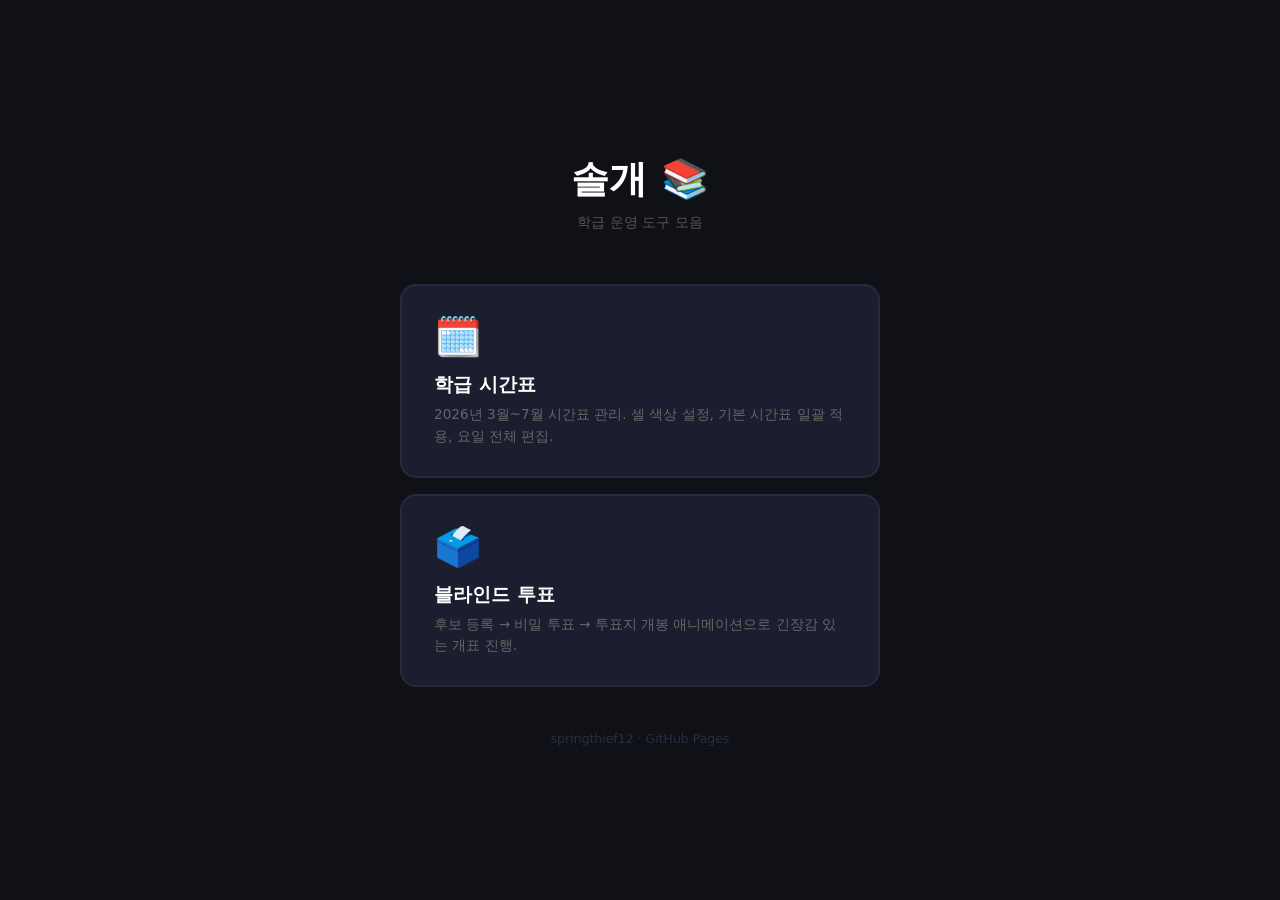
==== index.html @ b219d3f4 "feat: 학급 시간표 & 블라인드 투표 시스템 초기 배포" ====
﻿<!DOCTYPE html>
<html lang="ko">
<head>
<meta charset="UTF-8">
<meta name="viewport" content="width=device-width, initial-scale=1.0">
<title>솔개 학급 도구</title>
<style>
*, *::before, *::after { box-sizing: border-box; margin: 0; padding: 0; }
body {
  font-family: 'Segoe UI', system-ui, sans-serif;
  background: #0f1117;
  color: #e0e0e0;
  min-height: 100vh;
  display: flex;
  align-items: center;
  justify-content: center;
  padding: 40px 20px;
}
.container { max-width: 480px; width: 100%; text-align: center; }
.title { font-size: 2.4rem; font-weight: 900; color: #fff; margin-bottom: 8px; }
.subtitle { color: #555; font-size: 0.9rem; margin-bottom: 52px; }

.cards { display: flex; flex-direction: column; gap: 16px; }
.card {
  display: block; text-decoration: none;
  background: #1a1e2e; border: 2px solid #252a40; border-radius: 16px;
  padding: 28px 32px; text-align: left; transition: all 0.2s;
}
.card:hover {
  border-color: #6878cc; background: #1e2440;
  transform: translateY(-3px); box-shadow: 0 10px 32px rgba(104,120,204,0.2);
}
.card-icon { font-size: 2.4rem; margin-bottom: 12px; display: block; }
.card-title { font-size: 1.2rem; font-weight: 800; color: #fff; margin-bottom: 6px; }
.card-desc { font-size: 0.85rem; color: #666; line-height: 1.6; }

.footer { margin-top: 44px; color: #2a2e40; font-size: 0.78rem; }
</style>
</head>
<body>
<div class="container">
  <div class="title">솔개 📚</div>
  <div class="subtitle">학급 운영 도구 모음</div>

  <div class="cards">
    <a class="card" href="timetable.html">
      <span class="card-icon">🗓️</span>
      <div class="card-title">학급 시간표</div>
      <div class="card-desc">2026년 3월~7월 시간표 관리. 셀 색상 설정, 기본 시간표 일괄 적용, 요일 전체 편집.</div>
    </a>
    <a class="card" href="vote.html">
      <span class="card-icon">🗳️</span>
      <div class="card-title">블라인드 투표</div>
      <div class="card-desc">후보 등록 → 비밀 투표 → 투표지 개봉 애니메이션으로 긴장감 있는 개표 진행.</div>
    </a>
  </div>

  <div class="footer">springthief12 · GitHub Pages</div>
</div>
</body>
</html>
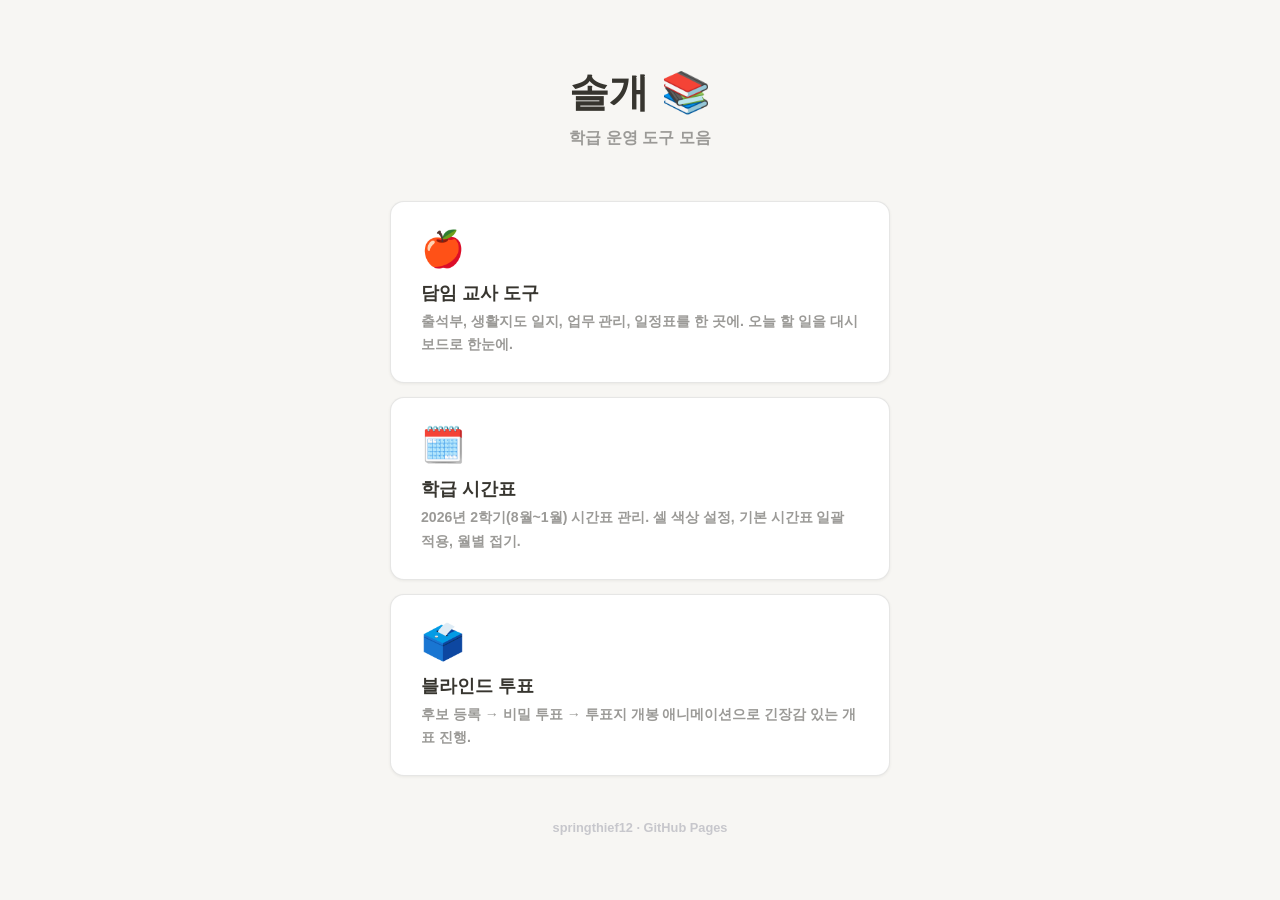
==== commit 1e80d4b2: "feat: teacher-tool 대시보드 개선 및 timetable 초기화 기능 추가 - teacher-tool.html: 무채색 + 노란 포인트 컬러 디자인 시스템 적용 - t" ====
--- a/index.html
+++ b/index.html
@@ -7,34 +7,36 @@
 <style>
 *, *::before, *::after { box-sizing: border-box; margin: 0; padding: 0; }
 body {
-  font-family: 'Segoe UI', system-ui, sans-serif;
-  background: #0f1117;
-  color: #e0e0e0;
+  font-family: 'Malgun Gothic', 'Apple SD Gothic Neo', sans-serif;
+  font-weight: 700;
+  background: #F7F6F3;
+  color: #37352F;
   min-height: 100vh;
   display: flex;
   align-items: center;
   justify-content: center;
   padding: 40px 20px;
 }
-.container { max-width: 480px; width: 100%; text-align: center; }
-.title { font-size: 2.4rem; font-weight: 900; color: #fff; margin-bottom: 8px; }
-.subtitle { color: #555; font-size: 0.9rem; margin-bottom: 52px; }
+.container { max-width: 500px; width: 100%; text-align: center; }
+.title { font-size: 2.5rem; font-weight: 700; color: #37352F; margin-bottom: 8px; }
+.subtitle { color: #9B9A97; font-size: 1rem; margin-bottom: 52px; }
 
-.cards { display: flex; flex-direction: column; gap: 16px; }
+.cards { display: flex; flex-direction: column; gap: 14px; }
 .card {
   display: block; text-decoration: none;
-  background: #1a1e2e; border: 2px solid #252a40; border-radius: 16px;
-  padding: 28px 32px; text-align: left; transition: all 0.2s;
+  background: #fff; border: 1.5px solid rgba(55,53,47,0.12); border-radius: 14px;
+  padding: 26px 30px; text-align: left; transition: all 0.18s;
+  box-shadow: 0 1px 3px rgba(55,53,47,0.07);
 }
 .card:hover {
-  border-color: #6878cc; background: #1e2440;
-  transform: translateY(-3px); box-shadow: 0 10px 32px rgba(104,120,204,0.2);
+  border-color: rgba(55,53,47,0.28); background: #fefefe;
+  transform: translateY(-2px); box-shadow: 0 6px 22px rgba(55,53,47,0.1);
 }
-.card-icon { font-size: 2.4rem; margin-bottom: 12px; display: block; }
-.card-title { font-size: 1.2rem; font-weight: 800; color: #fff; margin-bottom: 6px; }
-.card-desc { font-size: 0.85rem; color: #666; line-height: 1.6; }
+.card-icon { font-size: 2.2rem; margin-bottom: 10px; display: block; }
+.card-title { font-size: 1.15rem; font-weight: 700; color: #37352F; margin-bottom: 5px; }
+.card-desc { font-size: 0.88rem; color: #9B9A97; line-height: 1.65; font-weight: 700; }
 
-.footer { margin-top: 44px; color: #2a2e40; font-size: 0.78rem; }
+.footer { margin-top: 44px; color: #C7C7CC; font-size: 0.8rem; }
 </style>
 </head>
 <body>
@@ -43,10 +45,15 @@
   <div class="subtitle">학급 운영 도구 모음</div>
 
   <div class="cards">
+    <a class="card" href="teacher-tool.html">
+      <span class="card-icon">🍎</span>
+      <div class="card-title">담임 교사 도구</div>
+      <div class="card-desc">출석부, 생활지도 일지, 업무 관리, 일정표를 한 곳에. 오늘 할 일을 대시보드로 한눈에.</div>
+    </a>
     <a class="card" href="timetable.html">
       <span class="card-icon">🗓️</span>
       <div class="card-title">학급 시간표</div>
-      <div class="card-desc">2026년 3월~7월 시간표 관리. 셀 색상 설정, 기본 시간표 일괄 적용, 요일 전체 편집.</div>
+      <div class="card-desc">2026년 2학기(8월~1월) 시간표 관리. 셀 색상 설정, 기본 시간표 일괄 적용, 월별 접기.</div>
     </a>
     <a class="card" href="vote.html">
       <span class="card-icon">🗳️</span>
